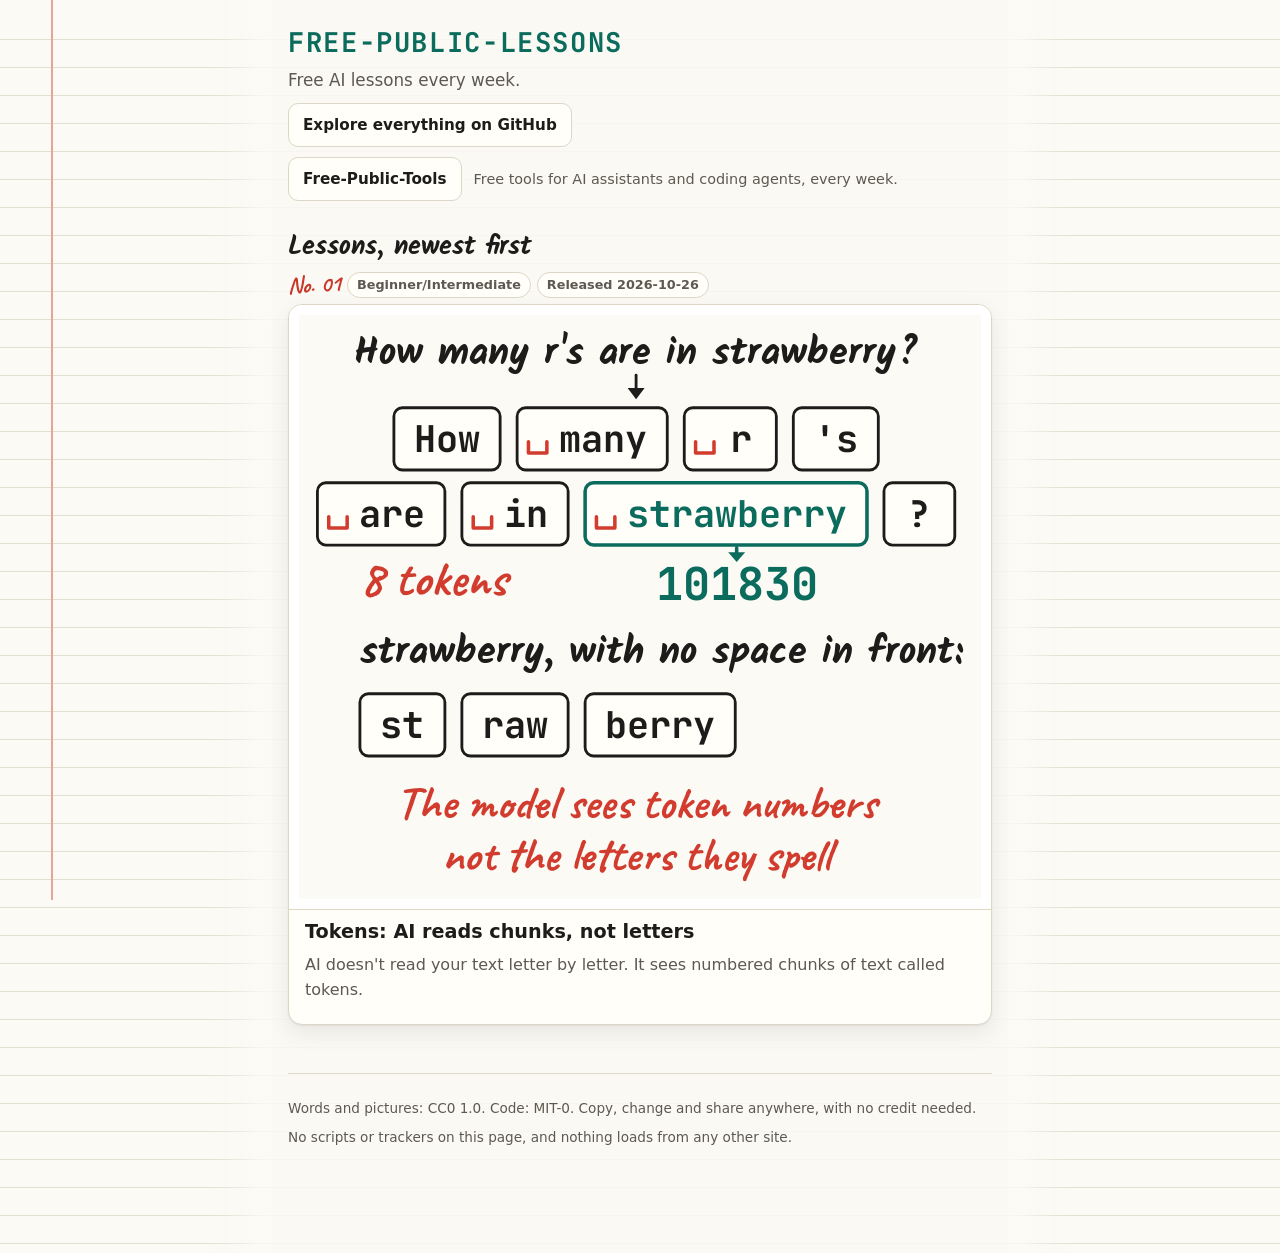
==== docs/index.html @ e5d3628d "free-public-lessons: first release, lesson 1 (tokens) Co-Authored-By: Claude Opus 5.5 <noreply@anthr" ====
<!doctype html>
<html lang="en">
<head>
<meta charset="utf-8">
<meta name="viewport" content="width=device-width, initial-scale=1">
<meta http-equiv="Content-Security-Policy" content="default-src 'none'; style-src 'self'; img-src 'self' data:; font-src 'self'; base-uri 'none'; form-action 'none'">
<title>Free-Public-Lessons</title>
<meta name="description" content="Free AI lessons every week.">
<meta property="og:site_name" content="Free-Public-Lessons">
<meta property="og:title" content="Free-Public-Lessons">
<meta property="og:description" content="Free AI lessons every week.">
<meta property="og:type" content="website">
<link rel="icon" href="data:,">
<link rel="stylesheet" href="style.css">
<!-- Written by release/lessons-cut.mjs from release/lessons-public/site.json and each lesson's page/lesson.json. Don't edit it: it is written again on every cut. -->
</head>
<body>
<main>
<header>
<h1 class="label">Free-Public-Lessons</h1>
<p class="summary">Free AI lessons every week.</p>
<div class="actions"><a class="btn" href="https://github.com/Mike-Byrne-AI/free-public-lessons" target="_blank" rel="noopener">Explore everything on GitHub</a></div>
<div class="actions aside"><a class="btn" href="https://mike-byrne-ai.github.io/free-public-tools/">Free-Public-Tools</a><span class="aside-why">Free tools for AI assistants and coding agents, every week.</span></div>
</header>
<h2 id="lessons-h">Lessons, newest first</h2>
<ul class="cards" id="lessons" aria-labelledby="lessons-h">
<li class="card" data-slug="tokens">
<div class="badges"><span class="badge kind">No. 01</span><span class="badge">Beginner/Intermediate</span><span class="badge">Released 2026-10-26</span></div>
<a class="title" href="tokens/"><span class="art"><img src="tokens/picture.svg" width="963" height="825" alt="A question about strawberry, cut into its tokens by OpenAI's o200k_base tokenizer. Each word after the first is marked with the space in front of it. The token for strawberry, with its space, has one number. Without the space, the word splits into three pieces."></span><div class="words"><h3>Tokens: AI reads chunks, not letters</h3><p class="hook">AI doesn't read your text letter by letter. It sees numbered chunks of text called tokens.</p></div></a>
</li>
</ul>
<footer><p>Words and pictures: CC0 1.0. Code: MIT-0. Copy, change and share anywhere, with no credit needed.</p><p>No scripts or trackers on this page, and nothing loads from any other site.</p></footer>
</main>
</body>
</html>
---- docs/style.css ----
/* The lessons site's look (2026-10-24): the tools site's stylesheet with ruled paper in place of graph paper.
   It is generator/assets/style.css with the lesson Reels' ruled writing paper in place of
   the graph grid, in the Reels' colours (media/lib/stage.css: paper #fbfaf4, rules #e3dfd2, margin #e8a39b), plus the
   parts a lesson page has. release/lessons-cut.mjs copies it to the site's root, beside fonts/ (the tools site's three
   fonts, SIL Open Font License beside them); every page links it, so the paper is set in this one file.
   Latin letters only in the three fonts: anything else falls back to the system font. */
@font-face { font-family: "Kalam"; font-style: normal; font-weight: 700; font-display: swap; src: url(fonts/kalam-700-latin.woff2) format("woff2"); unicode-range: U+0000-00FF, U+0131, U+0152-0153, U+02BB-02BC, U+02C6, U+02DA, U+02DC, U+0304, U+0308, U+0329, U+2000-206F, U+20AC, U+2122, U+2191, U+2193, U+2212, U+2215, U+FEFF, U+FFFD; }
@font-face { font-family: "Caveat"; font-style: normal; font-weight: 700; font-display: swap; src: url(fonts/caveat-700-latin.woff2) format("woff2"); unicode-range: U+0000-00FF, U+0131, U+0152-0153, U+02BB-02BC, U+02C6, U+02DA, U+02DC, U+0304, U+0308, U+0329, U+2000-206F, U+20AC, U+2122, U+2191, U+2193, U+2212, U+2215, U+FEFF, U+FFFD; }
@font-face { font-family: "JetBrains Mono"; font-style: normal; font-weight: 700; font-display: swap; src: url(fonts/jetbrainsmono-700-latin.woff2) format("woff2"); unicode-range: U+0000-00FF, U+0131, U+0152-0153, U+02BB-02BC, U+02C6, U+02DA, U+02DC, U+0304, U+0308, U+0329, U+2000-206F, U+20AC, U+2122, U+2191, U+2193, U+2212, U+2215, U+FEFF, U+FFFD; }
:root {
  color-scheme: light;
  --bg: #fbfaf4;
  --rule: #e3dfd2;
  --line: 28px;
  /* the text column's wash: the paper, nearly opaque, so the ruled lines barely show under the words */
  --wash: rgb(251 250 244 / .86);
  --margin: #e8a39b;
  --pen: #1d1c1a;
  --red: #c8372a;
  --surface: #fffef9;
  --code-bg: #f6f3e9;
  --text: #1d1c1a;
  --muted: #5d5950;
  --border: #ddd7c6;
  --accent: #0b6b5d;
  --focus: #1f5fd6;
  --radius: 10px;
  --mono: ui-monospace, "Cascadia Code", "SF Mono", Menlo, Consolas, "Liberation Mono", monospace;
  --sans: system-ui, -apple-system, "Segoe UI", Roboto, "Helvetica Neue", Arial, sans-serif;
}
*, *::before, *::after { box-sizing: border-box; }
html { -webkit-text-size-adjust: 100%; text-size-adjust: 100%; }
/* ruled writing paper: a line every 28 px, always (a dark-mode screen gets the same paper) */
body { margin: 0; background: var(--bg); color: var(--text); font: 16px/1.55 var(--sans); overflow-wrap: break-word;
  background-image: repeating-linear-gradient(transparent 0 calc(var(--line) - 1px), var(--rule) calc(var(--line) - 1px) var(--line)); background-position: 0 12px; }
/* the red margin line, near the screen's left edge (12 to 64 px in); on a narrow screen the text starts just right of it */
body::before { content: ""; position: fixed; top: 0; bottom: 0; left: clamp(12px, 4vw, 64px); width: 2px; background: var(--margin); pointer-events: none; }
main { max-width: 46rem; margin: 0 auto; padding: 20px 16px 96px; background: var(--wash); box-shadow: 0 0 32px 32px var(--wash); }
@media (max-width: 900px) { main { padding-left: calc(clamp(12px, 4vw, 64px) + 14px); } }
a { color: var(--accent); }
h1 { font-size: 1.85rem; line-height: 1.2; margin: .4rem 0 .5rem; letter-spacing: -0.01em; }
/* labels in black pen */
h2 { font: 700 1.6rem/1.2 Kalam, var(--sans); color: var(--pen); margin: 2rem 0 .5rem; }
h3 { font: 700 1.25rem/1.25 Kalam, var(--sans); color: var(--pen); margin: 1.2rem 0 .3rem; }
/* the series label, as on the Reels: FREE-PUBLIC-LESSONS */
h1.label { font: 700 1.7rem/1.2 "JetBrains Mono", var(--mono); color: var(--accent); letter-spacing: .06em; text-transform: uppercase; overflow-wrap: anywhere; }
p { margin: .5rem 0; }
ul, ol { padding-left: 1.3rem; }
li { margin: .3rem 0; }
code { font-family: var(--mono); font-size: .9em; background: var(--code-bg); border: 1px solid var(--border); border-radius: 5px; padding: .05em .3em; overflow-wrap: anywhere; }
pre { margin: .6rem 0; padding: 12px 14px; background: var(--code-bg); border: 1px solid var(--border); border-radius: var(--radius); font: 13px/1.5 var(--mono); white-space: pre; overflow: auto; max-width: 100%; tab-size: 4; overflow-wrap: normal; }
pre code { border: 0; padding: 0; background: transparent; font-size: inherit; overflow-wrap: normal; }
a:focus-visible, .btn:focus-visible, pre:focus-visible { outline: 3px solid var(--focus); outline-offset: 2px; }
table { border-collapse: collapse; display: block; overflow-x: auto; max-width: 100%; font-size: .95rem; margin: .7rem 0; }
th, td { text-align: left; padding: 6px 12px 6px 0; border-bottom: 1px solid var(--border); vertical-align: top; }
th { font-weight: 700; }
hr { border: 0; border-top: 1px solid var(--border); margin: 1.5rem 0; }
/* the back link at the left and the page's kind at the far right, in red pen */
.topline { display: flex; justify-content: space-between; align-items: baseline; gap: 12px; flex-wrap: wrap; }
.crumbs a { font: 700 1.35rem/1.2 Caveat, cursive; color: var(--red); text-decoration: none; }
.crumbs a:hover { text-decoration: underline; }
.badges { display: flex; flex-wrap: wrap; gap: 6px; align-items: center; margin-top: .5rem; }
.badge { display: inline-block; padding: 2px 9px; border-radius: 999px; border: 1px solid var(--border); background: var(--surface); font-size: .8rem; font-weight: 600; color: var(--muted); }
.badge.kind { padding: 0; border: 0; border-radius: 0; background: none; font: 700 1.45rem/1 Caveat, cursive; color: var(--red); transform: rotate(-3deg); }
.summary { font-size: 1.05rem; color: var(--muted); }
.why { margin: .9rem 0 0; padding: .6rem .85rem; background: var(--surface); border: 1px solid var(--border); border-left: 3px solid var(--accent); border-radius: 0 var(--radius) var(--radius) 0; }
.why p { margin: .3rem 0; }
.actions { display: flex; flex-wrap: wrap; gap: 8px; margin-top: 10px; }
.actions.aside { align-items: center; column-gap: 12px; }
.aside-why { flex: 1 1 16rem; font-size: .9rem; color: var(--muted); }
.btn { display: inline-flex; align-items: center; justify-content: center; min-height: 44px; padding: 9px 14px; border-radius: var(--radius); border: 1px solid var(--border); background: var(--surface); color: var(--text); font: 600 .95rem/1.2 var(--sans); text-decoration: none; text-align: center; max-width: 100%; }
.btn:hover { border-color: var(--accent); }
footer, .foot { margin-top: 3rem; font-size: .85rem; color: var(--muted); border-top: 1px solid var(--border); padding-top: 1rem; }
/* the home page's lessons, newest first: each lesson's picture, title and first line, the whole card a link */
.cards { list-style: none; padding: 0; margin: 0; display: grid; gap: 22px; }
.card { margin: 0; }
.card .badges { margin: 0 0 6px; }
.card a.title { display: block; color: var(--text); text-decoration: none; background: var(--surface); border: 1px solid var(--border); border-radius: 14px; overflow: hidden;
  box-shadow: 0 1px 2px rgb(0 0 0 / .06), 0 8px 22px rgb(0 0 0 / .08); transition: transform .15s, box-shadow .15s; }
.card a.title:hover { transform: translateY(-2px) rotate(-.4deg); box-shadow: 0 2px 4px rgb(0 0 0 / .08), 0 14px 30px rgb(0 0 0 / .12); }
.card .art { display: block; background: #ffffff; border-bottom: 1px solid var(--border); padding: 10px; }
.card .art img { display: block; width: 100%; height: auto; }
.card .words { display: block; padding: 10px 16px 14px; }
.card h3 { margin: 0 0 .2rem; font: 700 1.2rem/1.3 var(--sans); color: var(--text); }
.card .hook { display: block; color: var(--muted); }
/* a lesson page: the picture on white, the boxes ("Simplified on purpose", "Your turn") as panels */
figure { margin: 1rem 0; }
figure .art { background: #ffffff; border: 1px solid var(--border); border-radius: 14px; padding: 10px; }
figure img { display: block; width: 100%; height: auto; }
figcaption { font-size: .875rem; color: var(--muted); margin-top: .4rem; }
.box { margin: 2rem 0 0; padding: .4rem 1rem .6rem; background: var(--surface); border: 1px solid var(--border); border-radius: 14px; }
.box h2 { margin-top: .4rem; }
.featured { font-size: 1.1rem; font-weight: 600; margin: .4rem 0 .2rem; }
.cta { color: var(--muted); margin: 0 0 .6rem; }
.tier { font-weight: 600; }
.stones .said { font-style: italic; }
.stones .where { color: var(--muted); font-size: .9rem; }
@media (prefers-reduced-motion: reduce) { .card a.title { transition: none; } .card a.title:hover { transform: none; } }
/* No programming ligatures: a font such as Cascadia Code draws "-->" as an arrow, and the page must show the characters
   a reader copies. Keep this last: the font shorthand above resets ligatures. */
pre, code { font-variant-ligatures: none; font-feature-settings: "liga" 0, "calt" 0; }
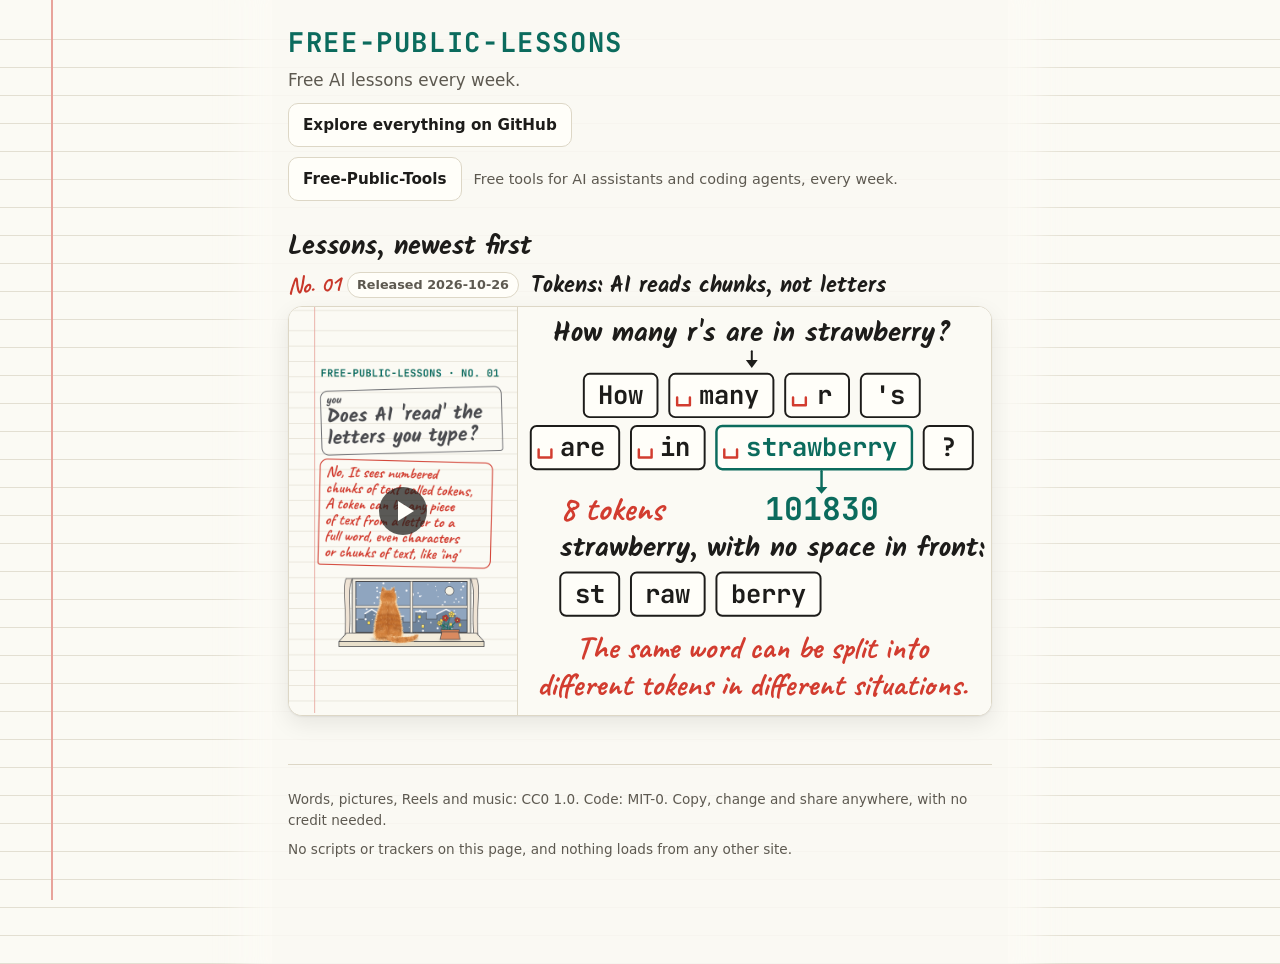
==== commit 8450b475: "free-public-lessons: lesson 1's Reel on the site, and its edits The Reel plays on the lesson's page " ====
--- a/docs/index.html
+++ b/docs/index.html
@@ -3,7 +3,7 @@
 <head>
 <meta charset="utf-8">
 <meta name="viewport" content="width=device-width, initial-scale=1">
-<meta http-equiv="Content-Security-Policy" content="default-src 'none'; style-src 'self'; img-src 'self' data:; font-src 'self'; base-uri 'none'; form-action 'none'">
+<meta http-equiv="Content-Security-Policy" content="default-src 'none'; style-src 'self'; img-src 'self' data:; media-src 'self'; font-src 'self'; base-uri 'none'; form-action 'none'">
 <title>Free-Public-Lessons</title>
 <meta name="description" content="Free AI lessons every week.">
 <meta property="og:site_name" content="Free-Public-Lessons">
@@ -25,11 +25,11 @@
 <h2 id="lessons-h">Lessons, newest first</h2>
 <ul class="cards" id="lessons" aria-labelledby="lessons-h">
 <li class="card" data-slug="tokens">
-<div class="badges"><span class="badge kind">No. 01</span><span class="badge">Beginner/Intermediate</span><span class="badge">Released 2026-10-26</span></div>
-<a class="title" href="tokens/"><span class="art"><img src="tokens/picture.svg" width="963" height="825" alt="A question about strawberry, cut into its tokens by OpenAI's o200k_base tokenizer. Each word after the first is marked with the space in front of it. The token for strawberry, with its space, has one number. Without the space, the word splits into three pieces."></span><div class="words"><h3>Tokens: AI reads chunks, not letters</h3><p class="hook">AI doesn't read your text letter by letter. It sees numbered chunks of text called tokens.</p></div></a>
+<div class="head"><div class="badges"><span class="badge kind">No. 01</span><span class="badge">Released 2026-10-26</span></div><h3><a href="tokens/">Tokens: AI reads chunks, not letters</a></h3></div>
+<a class="title has-reel" href="tokens/" aria-label="Tokens: AI reads chunks, not letters"><span class="art cover" aria-hidden="true"><img src="tokens/cover.png" width="1080" height="1920" alt=""><span class="play"></span></span><span class="art pic"><img src="tokens/picture.svg" width="963" height="830" alt="A question about strawberry, cut into its tokens by OpenAI's o200k_base tokenizer. Each word after the first is marked with the space in front of it. The token for strawberry, with its space, has one number. Without the space, the word splits into three pieces."></span></a>
 </li>
 </ul>
-<footer><p>Words and pictures: CC0 1.0. Code: MIT-0. Copy, change and share anywhere, with no credit needed.</p><p>No scripts or trackers on this page, and nothing loads from any other site.</p></footer>
+<footer><p>Words, pictures, Reels and music: CC0 1.0. Code: MIT-0. Copy, change and share anywhere, with no credit needed.</p><p>No scripts or trackers on this page, and nothing loads from any other site.</p></footer>
 </main>
 </body>
 </html>
--- a/docs/style.css
+++ b/docs/style.css
@@ -83,11 +83,36 @@
 .card .words { display: block; padding: 10px 16px 14px; }
 .card h3 { margin: 0 0 .2rem; font: 700 1.2rem/1.3 var(--sans); color: var(--text); }
 .card .hook { display: block; color: var(--muted); }
-/* a lesson page: the picture on white, the boxes ("Simplified on purpose", "Your turn") as panels */
+/* a lesson with a Reel: its title over the card, beside its badges; the card its Reel's cover, phone-shaped, with a play
+   mark, since the Reel is the lesson's front, and its picture beside it, the two the same height (the columns in the
+   ratio of their widths at one height: 9/16 to 963/830, 1 to 2.0626) */
+.card .head { display: flex; flex-wrap: wrap; align-items: baseline; column-gap: 12px; row-gap: 2px; margin: 0 0 6px; }
+.card .head .badges { margin: 0; }
+.card .head h3 { margin: 0; font: 700 1.35rem/1.25 Kalam, var(--sans); }
+.card .head h3 a { color: var(--pen); text-decoration: none; }
+.card .head h3 a:hover { text-decoration: underline; }
+.card a.title.has-reel { display: grid; grid-template-columns: 1fr 2.0626fr; }
+.card .art.cover { position: relative; padding: 0; border-bottom: 0; border-right: 1px solid var(--border); background: var(--bg); }
+.card .art.pic { padding: 0; border-bottom: 0; }
+.card .art.cover .play { position: absolute; left: 50%; top: 50%; width: 48px; height: 48px; margin: -24px 0 0 -24px; border-radius: 50%; background: rgb(29 28 26 / .72); }
+.card .art.cover .play::after { content: ""; position: absolute; left: 19px; top: 14px; border-style: solid; border-width: 10px 0 10px 16px; border-color: transparent transparent transparent #fffef9; }/* a lesson page: the picture on white, the boxes ("Simplified on purpose", "Your turn") as panels */
 figure { margin: 1rem 0; }
 figure .art { background: #ffffff; border: 1px solid var(--border); border-radius: 14px; padding: 10px; }
 figure img { display: block; width: 100%; height: auto; }
 figcaption { font-size: .875rem; color: var(--muted); margin-top: .4rem; }
+/* the lesson's Reel, under its title, on a strip of the Reel's own ruled paper across the screen: the strip's lines are
+   the video's, carried out past both its sides at the same scale and height. --h is the video's height: 736.4 px puts its
+   lines 28 px apart, as the page's are (the Reel's are 73 px apart at 1920 px tall, from 110 px down; media/lib/stage.css
+   #rules), less on a short or narrow screen. --pad is one of its lines, above and below. */
+.reel { --h: min(736.4px, 82vh, calc((100vw - 64px) * 16 / 9)); --step: calc(var(--h) * 73 / 1920); --pad: var(--step);
+  margin: 1.2rem calc(50% - 50vw); padding: var(--pad) 0; background-color: var(--bg);
+  background-image: repeating-linear-gradient(transparent 0 calc(var(--step) * 70 / 73), var(--rule) calc(var(--step) * 70 / 73) var(--step));
+  background-position: 0 calc(var(--pad) + var(--h) * 40 / 1920); }
+.reel video { display: block; margin: 0 auto; height: var(--h); width: calc(var(--h) * 9 / 16); background: var(--bg); }
+/* on a narrow screen the column's left padding is wider than its right (main, below 900 px): the strip shifts by half the
+   difference to start at the screen's edge; and the page clips sideways, since 100vw counts a scrollbar */
+@media (max-width: 900px) { .reel { margin-left: calc(50% - 50vw - (clamp(12px, 4vw, 64px) - 2px) / 2); margin-right: calc(50% - 50vw + (clamp(12px, 4vw, 64px) - 2px) / 2); } }
+html { overflow-x: clip; }
 .box { margin: 2rem 0 0; padding: .4rem 1rem .6rem; background: var(--surface); border: 1px solid var(--border); border-radius: 14px; }
 .box h2 { margin-top: .4rem; }
 .featured { font-size: 1.1rem; font-weight: 600; margin: .4rem 0 .2rem; }
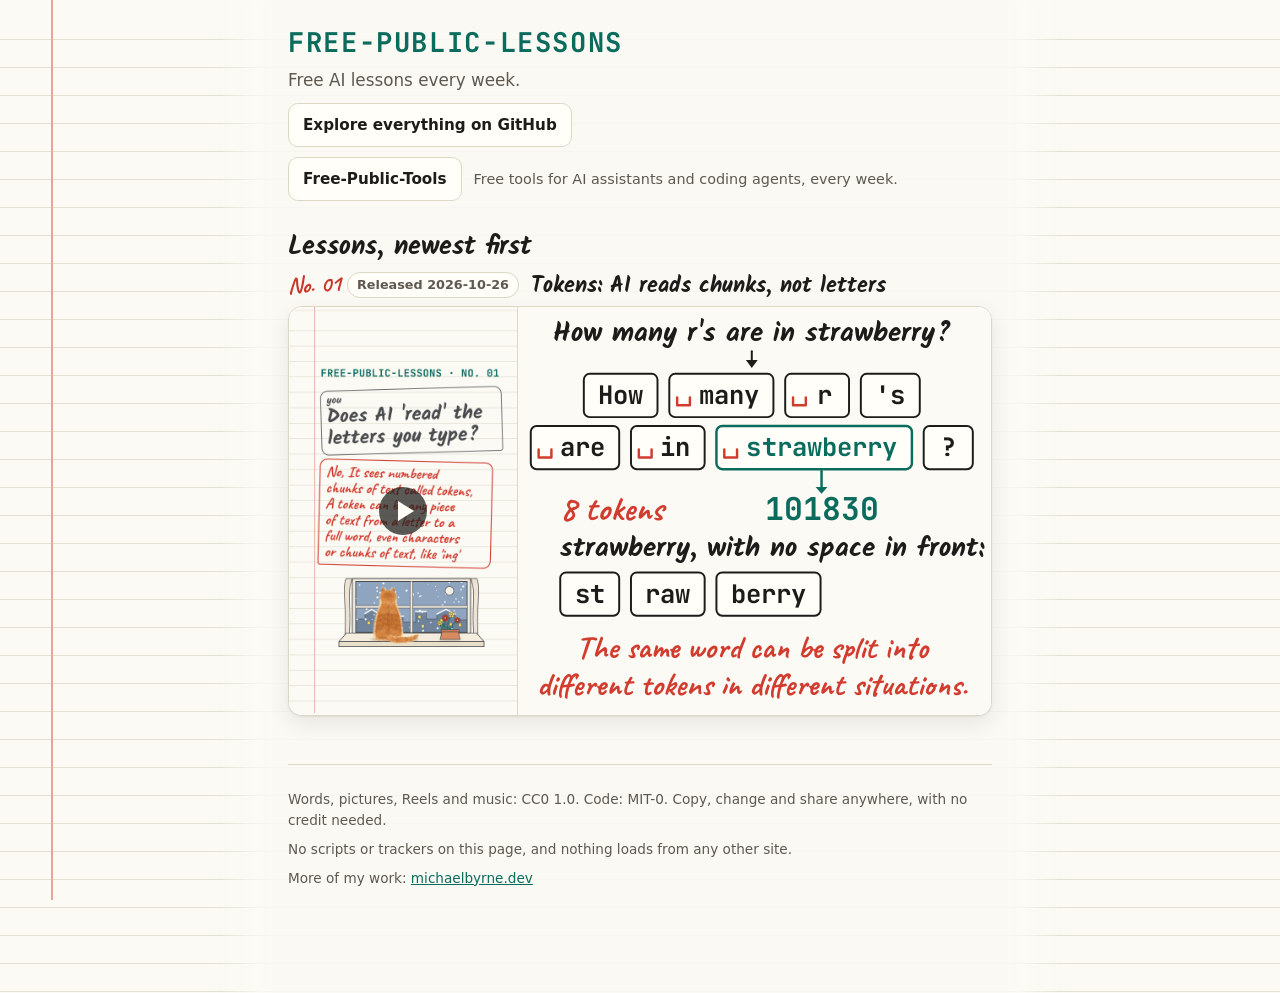
==== commit 151b7008: "free-public-lessons: a link to my site, and lesson 1's Reel re-rendered The home page's footer and t" ====
--- a/docs/index.html
+++ b/docs/index.html
@@ -29,7 +29,7 @@
 <a class="title has-reel" href="tokens/" aria-label="Tokens: AI reads chunks, not letters"><span class="art cover" aria-hidden="true"><img src="tokens/cover.png" width="1080" height="1920" alt=""><span class="play"></span></span><span class="art pic"><img src="tokens/picture.svg" width="963" height="830" alt="A question about strawberry, cut into its tokens by OpenAI's o200k_base tokenizer. Each word after the first is marked with the space in front of it. The token for strawberry, with its space, has one number. Without the space, the word splits into three pieces."></span></a>
 </li>
 </ul>
-<footer><p>Words, pictures, Reels and music: CC0 1.0. Code: MIT-0. Copy, change and share anywhere, with no credit needed.</p><p>No scripts or trackers on this page, and nothing loads from any other site.</p></footer>
+<footer><p>Words, pictures, Reels and music: CC0 1.0. Code: MIT-0. Copy, change and share anywhere, with no credit needed.</p><p>No scripts or trackers on this page, and nothing loads from any other site.</p><p>More of my work: <a href="https://michaelbyrne.dev/">michaelbyrne.dev</a></p></footer>
 </main>
 </body>
 </html>
